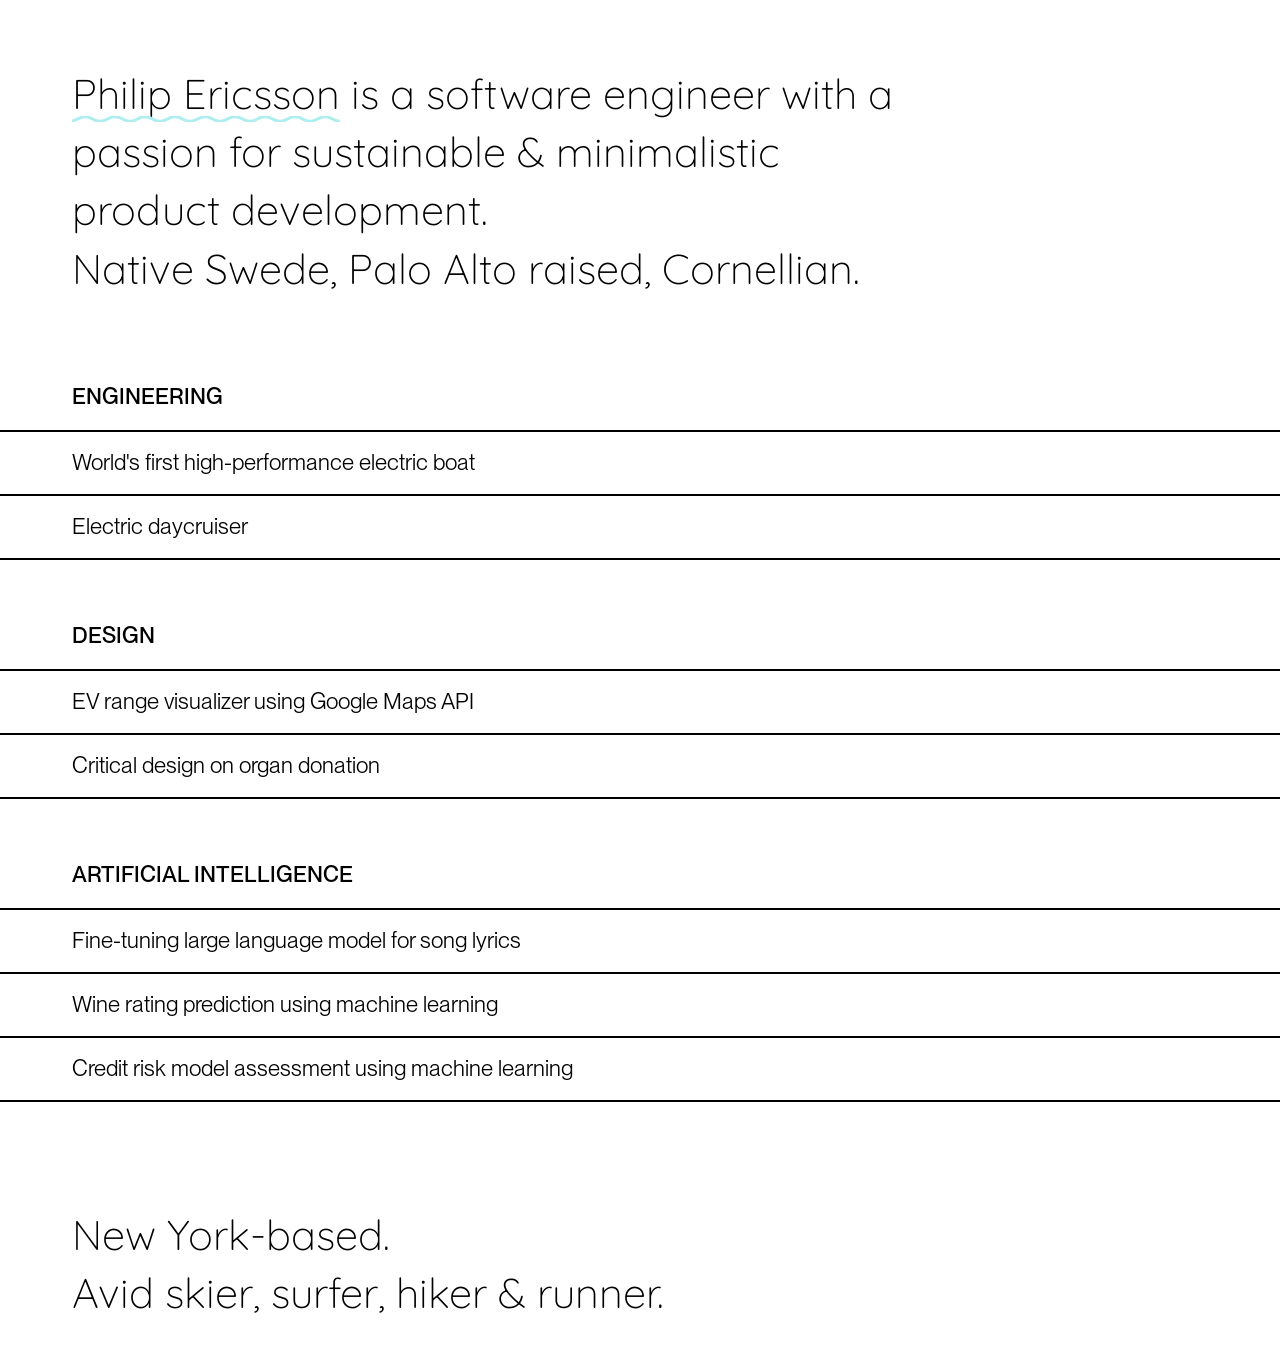
==== index.html @ 0c9c89b2 "removing images for small devices index" ====
<!DOCTYPE html>
<html lang="en">
<head>
    <meta charset="UTF-8">
    <meta name="viewport" content="width=device-width, initial-scale=1.0">
    <title>Philip Ericsson</title>
    <style>
      @font-face {
        font-family: 'NeueMontreal-book';
        src: url('fonts/ppneuemontreal-book.otf') format('opentype');
      }
      @font-face {
        font-family: 'NeueMontreal-medium';
        src: url('fonts/ppneuemontreal-medium.otf') format('opentype');
      }
      @font-face {
        font-family: 'Quicksand-Light';
        src: url('fonts/Quicksand-Light.ttf') format('truetype');
      }

      body {
        background-color: #FFFFFF;
        overflow-x: hidden; /* Add this line to hide horizontal scrollbar */
      }

      .intro-container {
        display: flex;
        max-width: 65%;
        margin-top: 4rem;
        margin-left: 4rem; /* Reset margin to eliminate any default spacing */
        padding: 0; /* Reset padding to eliminate any default spacing */
        border: none; /* Reset border to eliminate any default border */
        outline: none; /* Reset outline to eliminate any default outline */
        box-sizing: border-box; /* Include padding and border in the element's total width and height */
      }

      p#intro_paragraph {
        line-height: 1.4;
        padding: 0;
        font-size: 2.6rem;
        margin: 0; /* Reset margin to eliminate any default spacing */
        font-family: 'Quicksand-Light';
      }

      p#second_paragraph {
        line-height: 1.4;
        padding: 0;
        font-size: 2.6rem;
        margin-top: 4rem;
        font-family: 'Quicksand-Light';
      }
        
      .squiggle-word {
        position: relative;
        display: inline-block;
        text-decoration: none;
        color: inherit; /* Set the initial text color */
      }

      .squiggle-word a {
        color: inherit; /* Inherit the text color */
        text-decoration: none; /* Remove underline */
      }

      .squiggle-word:hover::after {
        animation: shift 2s linear infinite;
        background-position: 0 100%;
        opacity: 0.7;
      }

      .squiggle-word:hover {
        cursor: pointer;
        color: #888; /* Change text color to red on hover */
      }

      .squiggle-word::after {
        content: '';
        position: absolute;
        left: 0;
        right: 0;
        bottom: 0;
        height: 6px;
        background-image: url("data:image/svg+xml;charset=utf8,%3Csvg id='squiggle-link' xmlns='http://www.w3.org/2000/svg' xmlns:xlink='http://www.w3.org/1999/xlink' xmlns:ev='http://www.w3.org/2001/xml-events' viewBox='0 0 20 4'%3E%3Cstyle type='text/css'%3E.squiggle{animation:none;}%3C/style%3E%3Cpath fill='none' stroke='%23AFEEEE' stroke-width='2' class='squiggle' d='M0,3.5 c 5,0,5,-3,10,-3 s 5,3,10,3 c 5,0,5,-3,10,-3 s 5,3,10,3'/%3E%3C/svg%3E");
        background-position: 100% 100%;
        background-size: auto 6px;
        background-repeat: repeat-x;
      }

      @keyframes shift {
        from {
          background-position: 100% 100%;
        }
        to {
          background-position: 0 100%;
        }
      }
      
      .select-projects {
        display: flex;
        margin-left: 4rem; /* Reset margin to eliminate any default spacing */
        padding-top: 4rem; /* Reset padding to eliminate any default spacing */
        border: none; /* Reset border to eliminate any default border */
        outline: none; /* Reset outline to eliminate any default outline */
        box-sizing: border-box; /* Include padding and border in the element's total width and height */
      }

      p#select_projects {
        font-family: 'NeueMontreal-medium';
        font-size: 1.4rem;
        margin-bottom: -0.1rem;
      }
        
      .project-row {
        position: relative;
        display: flex;
        flex-direction: column;
        margin-left: 4rem;
        margin-right: 4rem;
        padding-top: 4rem;
        border: none;
        outline: none;
        box-sizing: border-box;
      }

      .project-title {
        font-family: 'NeueMontreal-book';
        font-size: 1.4rem;
        position: absolute;
        top: 50%;
        transform: translateY(-50%);
      }

      .line {
        position: absolute;
        left: 0;
        right: 0;
        border-top: 1px solid #000;
        border-bottom: 1px solid #000;
        margin-top: 1.4rem;
        width: 100%; /* Set the width to 100% */
        z-index: 0; /* Set a lower z-index value */
      }

      .image-container {
        position: absolute;
        top: -80%;
        right: 15%;
        width: 280px;
        height: 320px;
        overflow: hidden;
        display: none; /* Initially hide the image container */
        z-index: 1; /* Set a higher z-index value */
      }

      .project-row:hover::before {
        content: "";
        position: absolute;
        top: 38%;
        left: -15%;
        width: 130%;
        height: 98%;
        background-color: #AFEEEE;
        z-index: 0;
      }

      .project-row:hover .image-container {
        display: block; /* Show the image container on hover */ 
      }

      .project-image {
        width: 100%;
        height: 100%;
        object-fit: cover;
      }

      .project-link {
        text-decoration: none;
        color: inherit; /* Inherit the text color */
      }

      .project-link:hover {
        cursor: pointer;
      }

      @media only screen and (max-width: 700px) {
        .project-row:hover::before {
          content: none; /* Disable the hover effect on smaller screens */
        }

        .project-row:hover .image-container {
          display: none; /* Hide the image container on smaller screens */
        }
        
        .intro-container {
          max-width: 100%;
          margin-left: 1rem;
          margin-right: 1rem;
        }
        
        p#intro_paragraph,
        p#second_paragraph {
          font-size: 1.8rem;
          margin-top: 0rem;
        }

        .select-projects,
        .project-row {
          margin-left: 1rem;
          padding-top: 3rem;
          margin-right: 1rem;
        }

        .project-title {
          font-size: 1rem;
        }

        p#select_projects {
          font-size: 1rem;
        }
        
        .project-title {
          font-size: 1rem;
        }

        .project-row:hover::before {
          content: "";
          position: absolute;
          top: 38%;
          left: -6%;
          width: 124%;
          height: 98%;
          background-color: #AFEEEE;
          z-index: 0;
        }

        .line {
          margin-top: 1rem;
        }

        .image-container {
          width: 180px;
          height: 200px;
        }
      }
    </style>
</head>
<body>
    <div class="intro-container">
      <p id="intro_paragraph">
        <span class="squiggle-word"><a href="https://www.linkedin.com/in/philipericsson/" target="_blank">Philip Ericsson</a></span> is a software engineer with a passion for sustainable & minimalistic product development. <br> Native Swede, Palo Alto raised, Cornellian.
      </p>
    </div>

    <div class="select-projects">
      <p id="select_projects">ENGINEERING</p>
    </div>

    <div class="line"></div>
    <a href="eelex.html" class="project-link">
      <div class="project-row">
        <p class="project-title">World's first high-performance electric boat</p>
        <div class="image-container">
          <img class="project-image" src="images/eelexflying.png" alt="Eelex">
        </div>
      </div>
    </a>
    <div class="line"></div>

    <a href="xs1.html" class="project-link">
      <div class="project-row">
        <p class="project-title">Electric daycruiser</p>
        <div class="image-container">
          <img class="project-image" src="images/xs1sea.JPG" alt="XS1">
        </div>
      </div>
    </a>
    <div class="line"></div>

    <div class="select-projects">
      <p id="select_projects">DESIGN</p>
    </div>

    <div class="line"></div>
    <a href="evrangemap.html" class="project-link">
      <div class="project-row">
        <p class="project-title">EV range visualizer using Google Maps API</p>
        <div class="image-container">
          <img class="project-image" src="images/globepng.png" alt="Globe">
        </div>
      </div>
    </a>
    <div class="line"></div>

    <a href="organdonation.html" class="project-link">
      <div class="project-row">
        <p class="project-title">Critical design on organ donation</p>
        <div class="image-container">
          <img class="project-image" src="images/lollipop.jpg" alt="Lollipop">
        </div>
      </div>
    </a>
    <div class="line"></div>

    <div class="select-projects">
      <p id="select_projects">ARTIFICIAL INTELLIGENCE</p>
    </div>
    
    <div class="line"></div>
    <a href="lyrics.html" class="project-link">
      <div class="project-row">
        <p class="project-title">Fine-tuning large language model for song lyrics</p>
        <div class="image-container">
          <img class="project-image" src="images/guitar.jpg" alt="Guitar">
        </div>
      </div>
    </a>
    <div class="line"></div>

    <a href="winerating.html" class="project-link">
      <div class="project-row">
        <p class="project-title">Wine rating prediction using machine learning</p>
        <div class="image-container">
          <img class="project-image" src="images/grapes.jpg" alt="Grapes">
        </div>
      </div>
    </a>
    <div class="line"></div>

    <a href="creditrisk.html" class="project-link">
      <div class="project-row">
        <p class="project-title">Credit risk model assessment using machine learning</p>
        <div class="image-container">
          <img class="project-image" src="images/redpsa.jpg" alt="Purple bubbles">
        </div>
      </div>
    </a>
    
    <div class="line"></div>

    <!-- <div class="project-row">
      <p class="project-title">Intelligent range estimation & navigation for electric boats</p>
      <div class="image-container">
        <img class="project-image" src="images/killerwhale.jpg" alt="Purple bubbles">
      </div>
    </div>
    <div class="line"></div> -->

    <!-- <div class="select-projects">
      <p id="select_projects">PROTOTYPING</p>
    </div> -->

    <div class="intro-container">
      <p id="second_paragraph">New York-based. <br>Avid skier, surfer, hiker & runner.</p>
    </div>

</body>
</html>
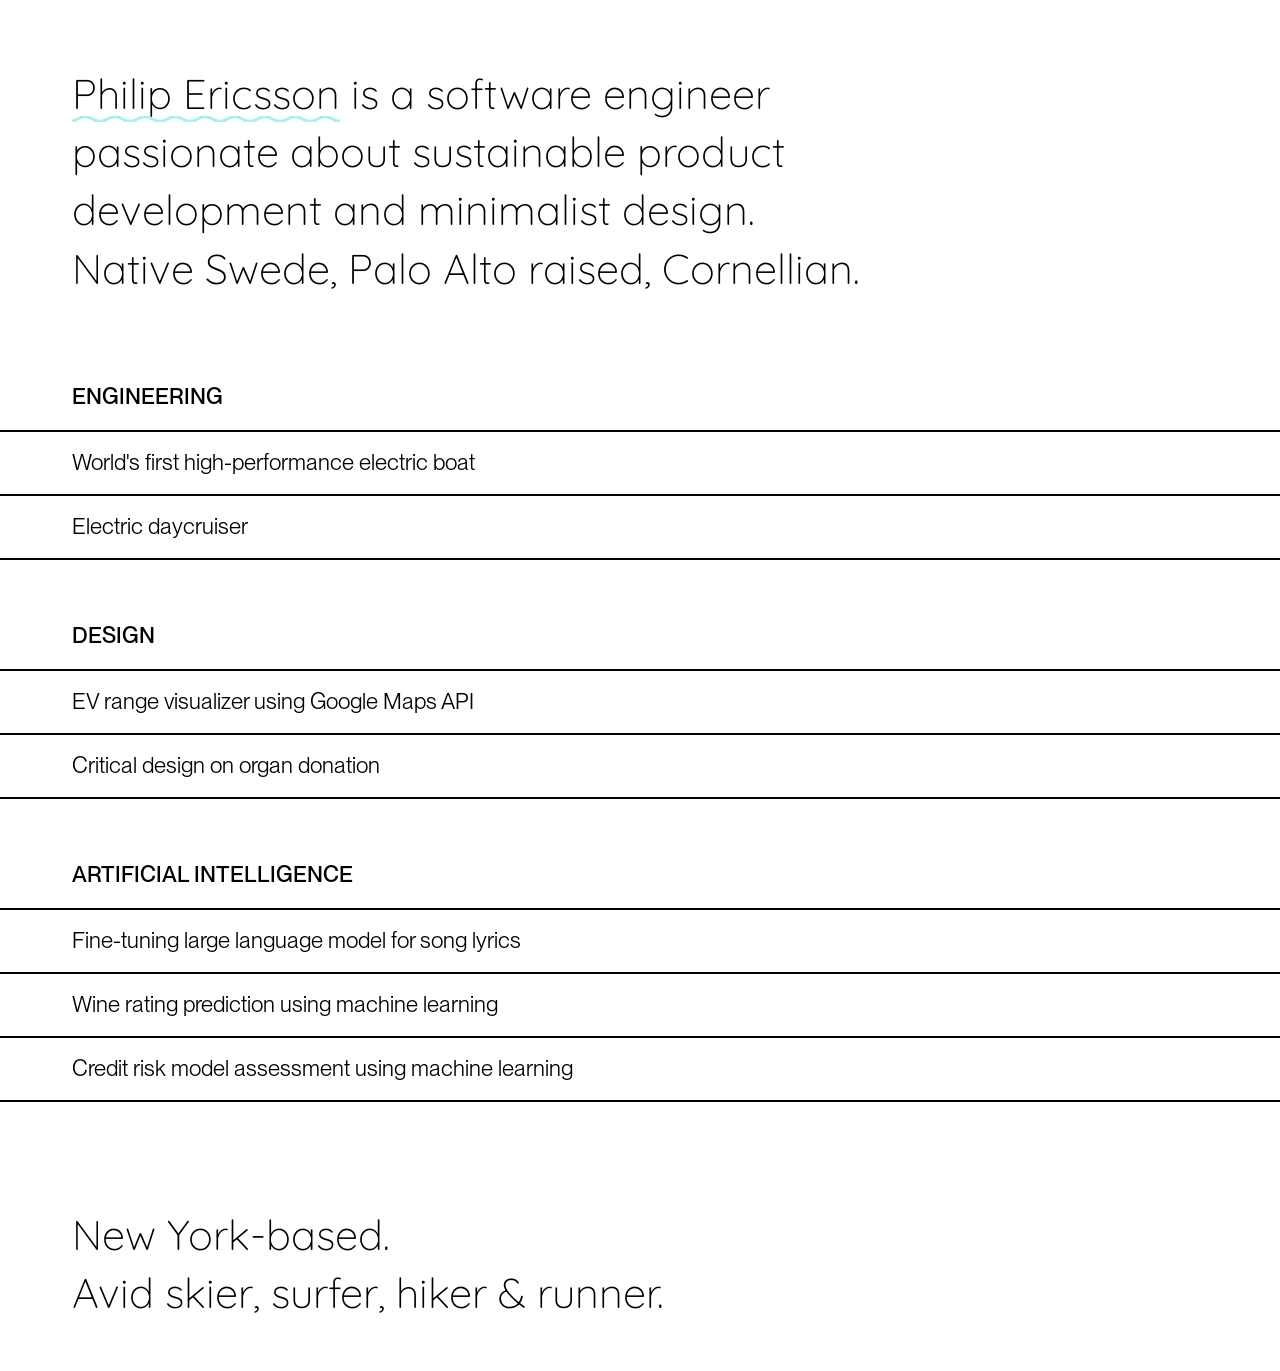
==== commit 12657f94: "new index text" ====
--- a/index.html
+++ b/index.html
@@ -247,7 +247,7 @@
 <body>
     <div class="intro-container">
       <p id="intro_paragraph">
-        <span class="squiggle-word"><a href="https://www.linkedin.com/in/philipericsson/" target="_blank">Philip Ericsson</a></span> is a software engineer with a passion for sustainable & minimalistic product development. <br> Native Swede, Palo Alto raised, Cornellian.
+        <span class="squiggle-word"><a href="https://www.linkedin.com/in/philipericsson/" target="_blank">Philip Ericsson</a></span> is a software engineer passionate about sustainable product development and minimalist design. <br> Native Swede, Palo Alto raised, Cornellian.
       </p>
     </div>
 
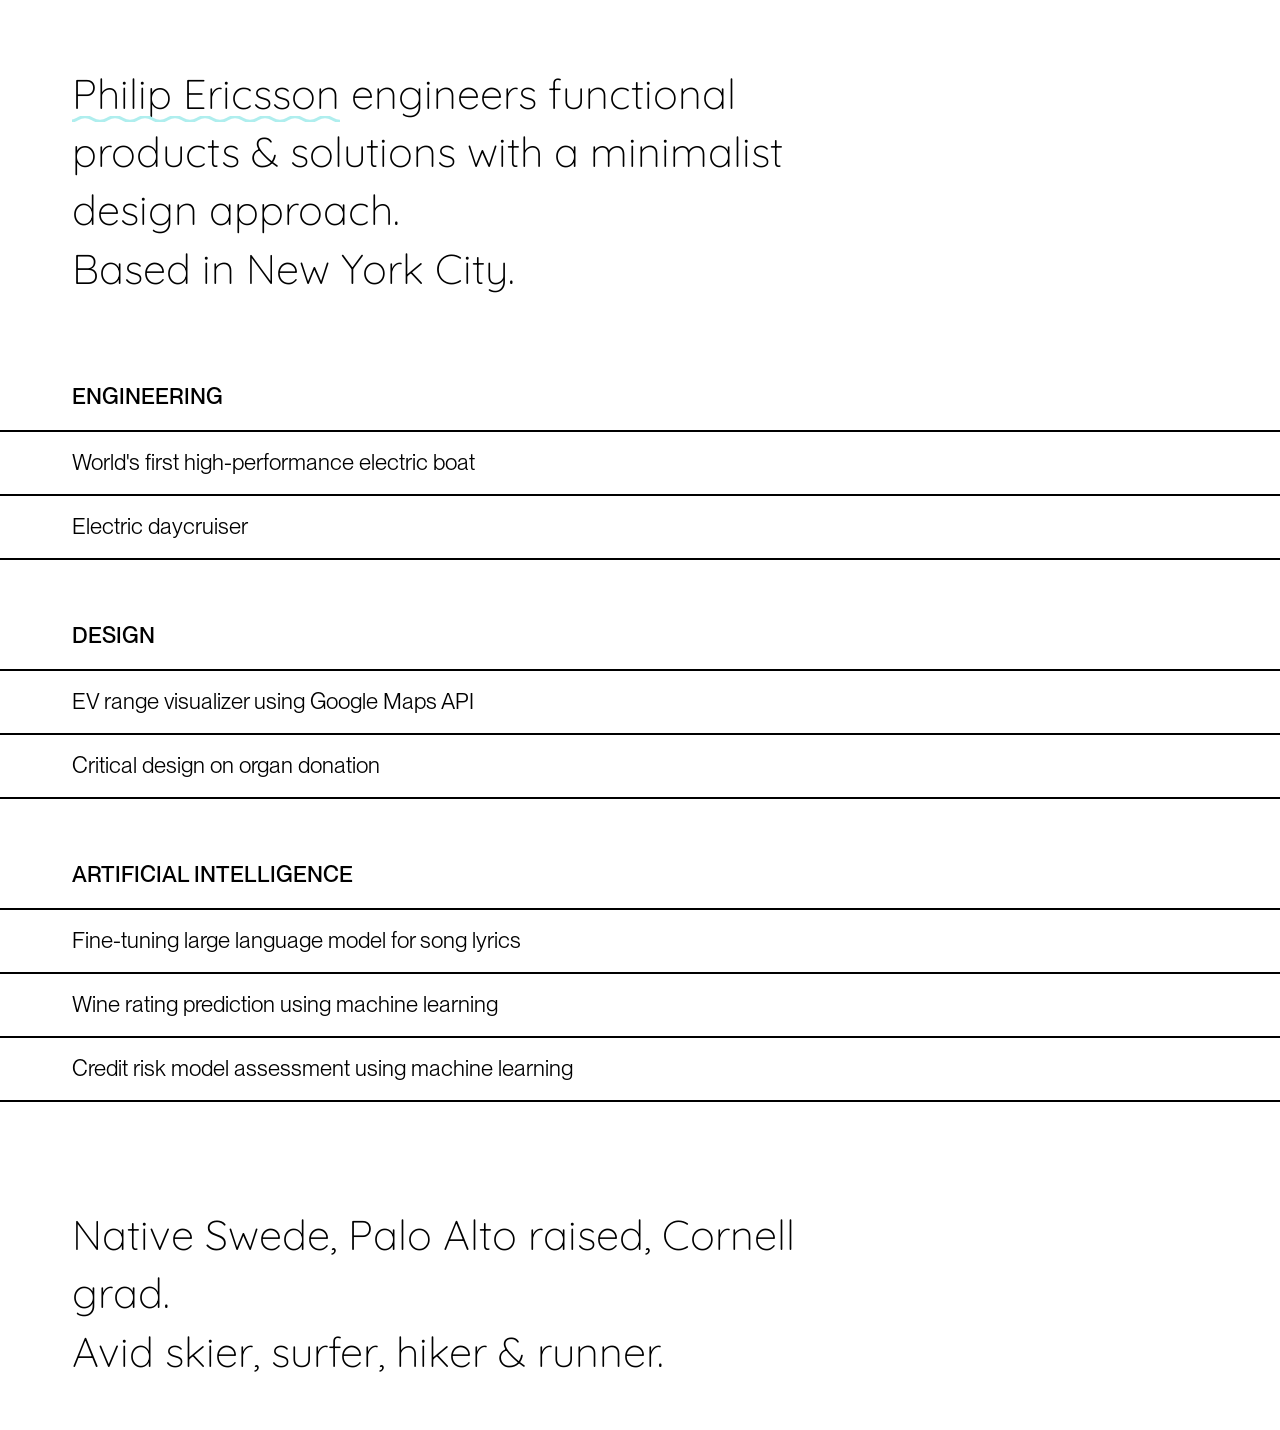
==== commit b58f3e05: "update index text" ====
--- a/index.html
+++ b/index.html
@@ -3,6 +3,7 @@
 <head>
     <meta charset="UTF-8">
     <meta name="viewport" content="width=device-width, initial-scale=1.0">
+    <link rel="icon" type="image/x-icon" href="/summit.ico">
     <title>Philip Ericsson</title>
     <style>
       @font-face {
@@ -247,7 +248,7 @@
 <body>
     <div class="intro-container">
       <p id="intro_paragraph">
-        <span class="squiggle-word"><a href="https://www.linkedin.com/in/philipericsson/" target="_blank">Philip Ericsson</a></span> is a software engineer passionate about sustainable product development and minimalist design. <br> Native Swede, Palo Alto raised, Cornellian.
+        <span class="squiggle-word"><a href="https://www.linkedin.com/in/philipericsson/" target="_blank">Philip Ericsson</a></span> engineers functional products & solutions with a minimalist design approach. <br> Based in New York City.
       </p>
     </div>
 
@@ -350,7 +351,7 @@
     </div> -->
 
     <div class="intro-container">
-      <p id="second_paragraph">New York-based. <br>Avid skier, surfer, hiker & runner.</p>
+      <p id="second_paragraph">Native Swede, Palo Alto raised, Cornell grad. <br>Avid skier, surfer, hiker & runner.</p>
     </div>
 
 </body>
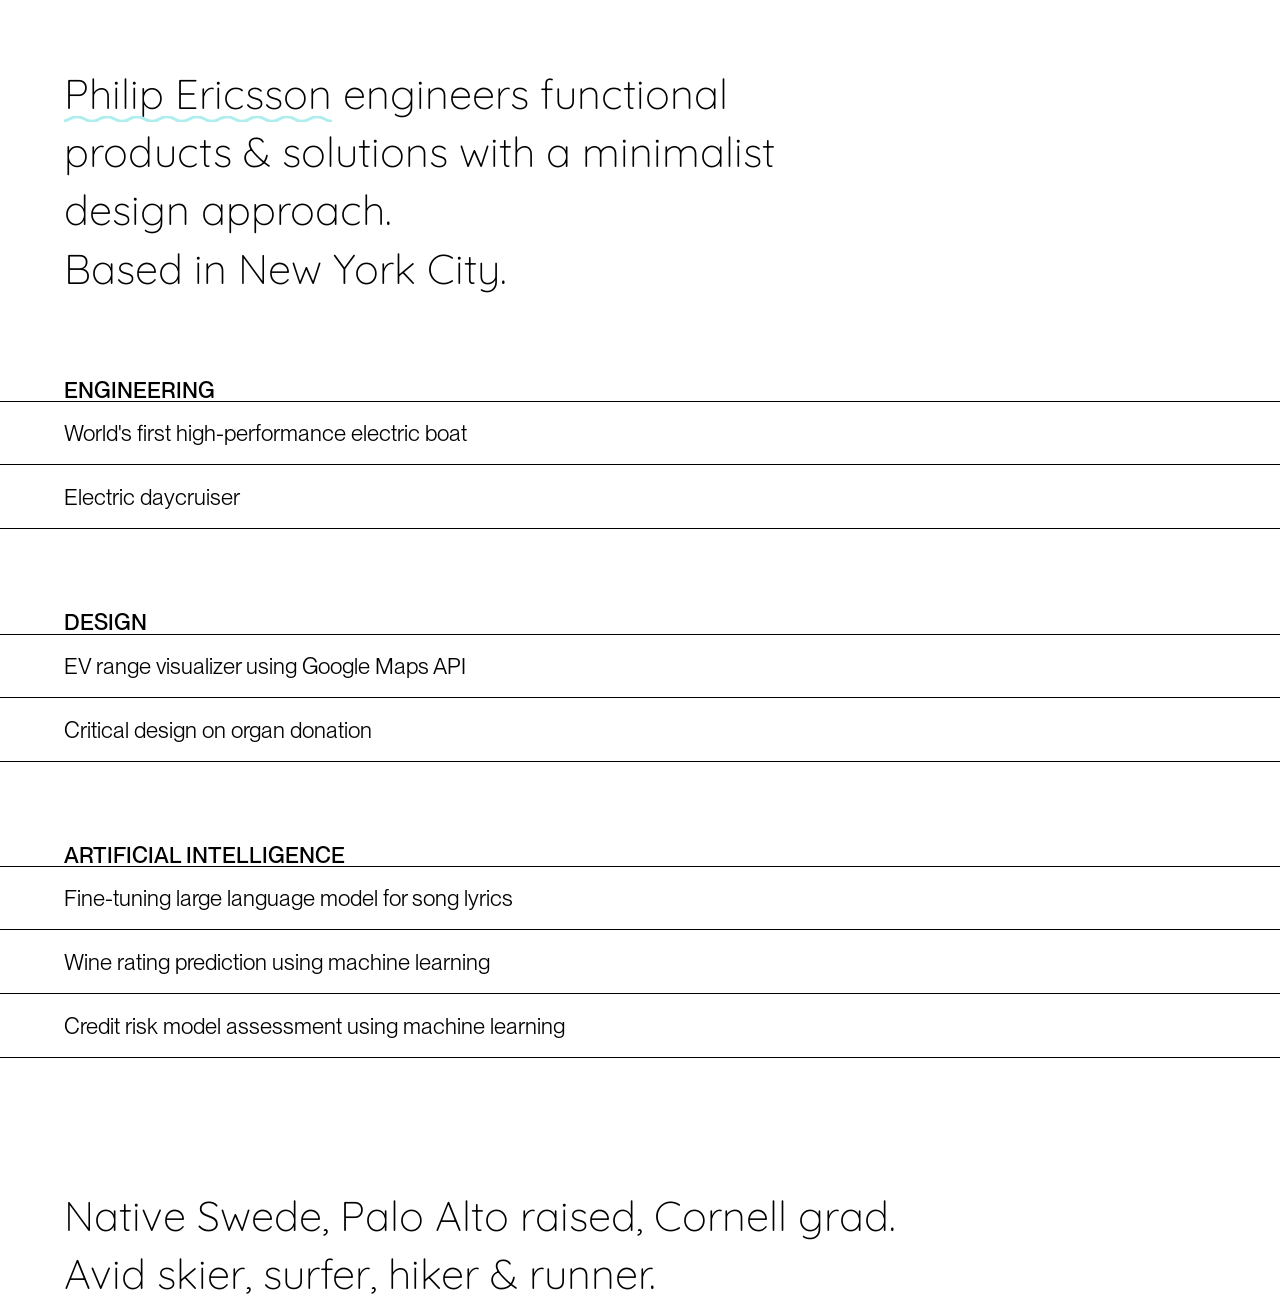
==== commit 71041f37: "refactored index.html and css" ====
--- a/index.html
+++ b/index.html
@@ -3,247 +3,10 @@
 <head>
     <meta charset="UTF-8">
     <meta name="viewport" content="width=device-width, initial-scale=1.0">
+    <meta name="description" content="Philip Ericsson - Engineer and designer with a minimalist approach based in New York City">
     <link rel="icon" type="image/x-icon" href="/summit.ico">
+    <link rel="stylesheet" href="css/main.css">
     <title>Philip Ericsson</title>
-    <style>
-      @font-face {
-        font-family: 'NeueMontreal-book';
-        src: url('fonts/ppneuemontreal-book.otf') format('opentype');
-      }
-      @font-face {
-        font-family: 'NeueMontreal-medium';
-        src: url('fonts/ppneuemontreal-medium.otf') format('opentype');
-      }
-      @font-face {
-        font-family: 'Quicksand-Light';
-        src: url('fonts/Quicksand-Light.ttf') format('truetype');
-      }
-
-      body {
-        background-color: #FFFFFF;
-        overflow-x: hidden; /* Add this line to hide horizontal scrollbar */
-      }
-
-      .intro-container {
-        display: flex;
-        max-width: 65%;
-        margin-top: 4rem;
-        margin-left: 4rem; /* Reset margin to eliminate any default spacing */
-        padding: 0; /* Reset padding to eliminate any default spacing */
-        border: none; /* Reset border to eliminate any default border */
-        outline: none; /* Reset outline to eliminate any default outline */
-        box-sizing: border-box; /* Include padding and border in the element's total width and height */
-      }
-
-      p#intro_paragraph {
-        line-height: 1.4;
-        padding: 0;
-        font-size: 2.6rem;
-        margin: 0; /* Reset margin to eliminate any default spacing */
-        font-family: 'Quicksand-Light';
-      }
-
-      p#second_paragraph {
-        line-height: 1.4;
-        padding: 0;
-        font-size: 2.6rem;
-        margin-top: 4rem;
-        font-family: 'Quicksand-Light';
-      }
-        
-      .squiggle-word {
-        position: relative;
-        display: inline-block;
-        text-decoration: none;
-        color: inherit; /* Set the initial text color */
-      }
-
-      .squiggle-word a {
-        color: inherit; /* Inherit the text color */
-        text-decoration: none; /* Remove underline */
-      }
-
-      .squiggle-word:hover::after {
-        animation: shift 2s linear infinite;
-        background-position: 0 100%;
-        opacity: 0.7;
-      }
-
-      .squiggle-word:hover {
-        cursor: pointer;
-        color: #888; /* Change text color to red on hover */
-      }
-
-      .squiggle-word::after {
-        content: '';
-        position: absolute;
-        left: 0;
-        right: 0;
-        bottom: 0;
-        height: 6px;
-        background-image: url("data:image/svg+xml;charset=utf8,%3Csvg id='squiggle-link' xmlns='http://www.w3.org/2000/svg' xmlns:xlink='http://www.w3.org/1999/xlink' xmlns:ev='http://www.w3.org/2001/xml-events' viewBox='0 0 20 4'%3E%3Cstyle type='text/css'%3E.squiggle{animation:none;}%3C/style%3E%3Cpath fill='none' stroke='%23AFEEEE' stroke-width='2' class='squiggle' d='M0,3.5 c 5,0,5,-3,10,-3 s 5,3,10,3 c 5,0,5,-3,10,-3 s 5,3,10,3'/%3E%3C/svg%3E");
-        background-position: 100% 100%;
-        background-size: auto 6px;
-        background-repeat: repeat-x;
-      }
-
-      @keyframes shift {
-        from {
-          background-position: 100% 100%;
-        }
-        to {
-          background-position: 0 100%;
-        }
-      }
-      
-      .select-projects {
-        display: flex;
-        margin-left: 4rem; /* Reset margin to eliminate any default spacing */
-        padding-top: 4rem; /* Reset padding to eliminate any default spacing */
-        border: none; /* Reset border to eliminate any default border */
-        outline: none; /* Reset outline to eliminate any default outline */
-        box-sizing: border-box; /* Include padding and border in the element's total width and height */
-      }
-
-      p#select_projects {
-        font-family: 'NeueMontreal-medium';
-        font-size: 1.4rem;
-        margin-bottom: -0.1rem;
-      }
-        
-      .project-row {
-        position: relative;
-        display: flex;
-        flex-direction: column;
-        margin-left: 4rem;
-        margin-right: 4rem;
-        padding-top: 4rem;
-        border: none;
-        outline: none;
-        box-sizing: border-box;
-      }
-
-      .project-title {
-        font-family: 'NeueMontreal-book';
-        font-size: 1.4rem;
-        position: absolute;
-        top: 50%;
-        transform: translateY(-50%);
-      }
-
-      .line {
-        position: absolute;
-        left: 0;
-        right: 0;
-        border-top: 1px solid #000;
-        border-bottom: 1px solid #000;
-        margin-top: 1.4rem;
-        width: 100%; /* Set the width to 100% */
-        z-index: 0; /* Set a lower z-index value */
-      }
-
-      .image-container {
-        position: absolute;
-        top: -80%;
-        right: 15%;
-        width: 280px;
-        height: 320px;
-        overflow: hidden;
-        display: none; /* Initially hide the image container */
-        z-index: 1; /* Set a higher z-index value */
-      }
-
-      .project-row:hover::before {
-        content: "";
-        position: absolute;
-        top: 38%;
-        left: -15%;
-        width: 130%;
-        height: 98%;
-        background-color: #AFEEEE;
-        z-index: 0;
-      }
-
-      .project-row:hover .image-container {
-        display: block; /* Show the image container on hover */ 
-      }
-
-      .project-image {
-        width: 100%;
-        height: 100%;
-        object-fit: cover;
-      }
-
-      .project-link {
-        text-decoration: none;
-        color: inherit; /* Inherit the text color */
-      }
-
-      .project-link:hover {
-        cursor: pointer;
-      }
-
-      @media only screen and (max-width: 700px) {
-        .project-row:hover::before {
-          content: none; /* Disable the hover effect on smaller screens */
-        }
-
-        .project-row:hover .image-container {
-          display: none; /* Hide the image container on smaller screens */
-        }
-        
-        .intro-container {
-          max-width: 100%;
-          margin-left: 1rem;
-          margin-right: 1rem;
-        }
-        
-        p#intro_paragraph,
-        p#second_paragraph {
-          font-size: 1.8rem;
-          margin-top: 0rem;
-        }
-
-        .select-projects,
-        .project-row {
-          margin-left: 1rem;
-          padding-top: 3rem;
-          margin-right: 1rem;
-        }
-
-        .project-title {
-          font-size: 1rem;
-        }
-
-        p#select_projects {
-          font-size: 1rem;
-        }
-        
-        .project-title {
-          font-size: 1rem;
-        }
-
-        .project-row:hover::before {
-          content: "";
-          position: absolute;
-          top: 38%;
-          left: -6%;
-          width: 124%;
-          height: 98%;
-          background-color: #AFEEEE;
-          z-index: 0;
-        }
-
-        .line {
-          margin-top: 1rem;
-        }
-
-        .image-container {
-          width: 180px;
-          height: 200px;
-        }
-      }
-    </style>
 </head>
 <body>
     <div class="intro-container">
@@ -256,95 +19,91 @@
       <p id="select_projects">ENGINEERING</p>
     </div>
 
-    <div class="line"></div>
     <a href="eelex.html" class="project-link">
       <div class="project-row">
+        <div class="line"></div>
         <p class="project-title">World's first high-performance electric boat</p>
         <div class="image-container">
-          <img class="project-image" src="images/eelexflying.png" alt="Eelex">
+          <img class="project-image" src="images/eelexflying.png" alt="Eelex" loading="lazy">
         </div>
+        <div class="line-bottom"></div>
       </div>
     </a>
-    <div class="line"></div>
-
     <a href="xs1.html" class="project-link">
       <div class="project-row">
+        <div class="line"></div>
         <p class="project-title">Electric daycruiser</p>
         <div class="image-container">
-          <img class="project-image" src="images/xs1sea.JPG" alt="XS1">
+          <img class="project-image" src="images/xs1sea.JPG" alt="XS1" loading="lazy">
         </div>
+        <div class="line-bottom"></div>
       </div>
     </a>
-    <div class="line"></div>
-
     <div class="select-projects">
       <p id="select_projects">DESIGN</p>
     </div>
 
-    <div class="line"></div>
     <a href="evrangemap.html" class="project-link">
       <div class="project-row">
+        <div class="line"></div>
         <p class="project-title">EV range visualizer using Google Maps API</p>
         <div class="image-container">
-          <img class="project-image" src="images/globepng.png" alt="Globe">
+          <img class="project-image" src="images/globepng.png" alt="Globe" loading="lazy">
         </div>
+        <div class="line-bottom"></div>
       </div>
     </a>
-    <div class="line"></div>
-
     <a href="organdonation.html" class="project-link">
       <div class="project-row">
+        <div class="line"></div>
         <p class="project-title">Critical design on organ donation</p>
         <div class="image-container">
-          <img class="project-image" src="images/lollipop.jpg" alt="Lollipop">
+          <img class="project-image" src="images/lollipop.jpg" alt="Lollipop" loading="lazy">
         </div>
+        <div class="line-bottom"></div>
       </div>
     </a>
-    <div class="line"></div>
-
     <div class="select-projects">
       <p id="select_projects">ARTIFICIAL INTELLIGENCE</p>
     </div>
-    
-    <div class="line"></div>
     <a href="lyrics.html" class="project-link">
       <div class="project-row">
+        <div class="line"></div>
         <p class="project-title">Fine-tuning large language model for song lyrics</p>
         <div class="image-container">
-          <img class="project-image" src="images/guitar.jpg" alt="Guitar">
+          <img class="project-image" src="images/guitar.jpg" alt="Guitar" loading="lazy">
         </div>
+        <div class="line-bottom"></div>
       </div>
     </a>
-    <div class="line"></div>
-
     <a href="winerating.html" class="project-link">
       <div class="project-row">
+        <div class="line"></div>
         <p class="project-title">Wine rating prediction using machine learning</p>
         <div class="image-container">
-          <img class="project-image" src="images/grapes.jpg" alt="Grapes">
+          <img class="project-image" src="images/grapes.jpg" alt="Grapes" loading="lazy">
         </div>
+        <div class="line-bottom"></div>
       </div>
     </a>
-    <div class="line"></div>
-
     <a href="creditrisk.html" class="project-link">
       <div class="project-row">
+        <div class="line"></div>
         <p class="project-title">Credit risk model assessment using machine learning</p>
         <div class="image-container">
-          <img class="project-image" src="images/redpsa.jpg" alt="Purple bubbles">
+          <img class="project-image" src="images/redpsa.jpg" alt="Purple bubbles" loading="lazy">
         </div>
+        <div class="line-bottom"></div>
       </div>
     </a>
-    
-    <div class="line"></div>
 
     <!-- <div class="project-row">
       <p class="project-title">Intelligent range estimation & navigation for electric boats</p>
       <div class="image-container">
-        <img class="project-image" src="images/killerwhale.jpg" alt="Purple bubbles">
+        <img class="project-image" src="images/killerwhale.jpg" alt="Purple bubbles" loading="lazy">
       </div>
-    </div>
-    <div class="line"></div> -->
+      <div class="line-bottom"></div>
+    </div> -->
 
     <!-- <div class="select-projects">
       <p id="select_projects">PROTOTYPING</p>
--- a/css/main.css
+++ b/css/main.css
@@ -0,0 +1,17 @@
+/* Main CSS file that imports all other CSS files */
+@import 'variables.css';
+@import 'fonts.css';
+@import 'base.css';
+@import 'layout.css';
+@import 'components.css';
+@import 'project-pages.css';
+
+/* Any additional site-wide styles can be added here */
+
+/* Image loading optimizations */
+img {
+  /* Enable hardware acceleration for smoother rendering */
+  transform: translateZ(0);
+  /* Improve perceived performance by showing placeholder */
+  background-color: #f5f5f5;
+}
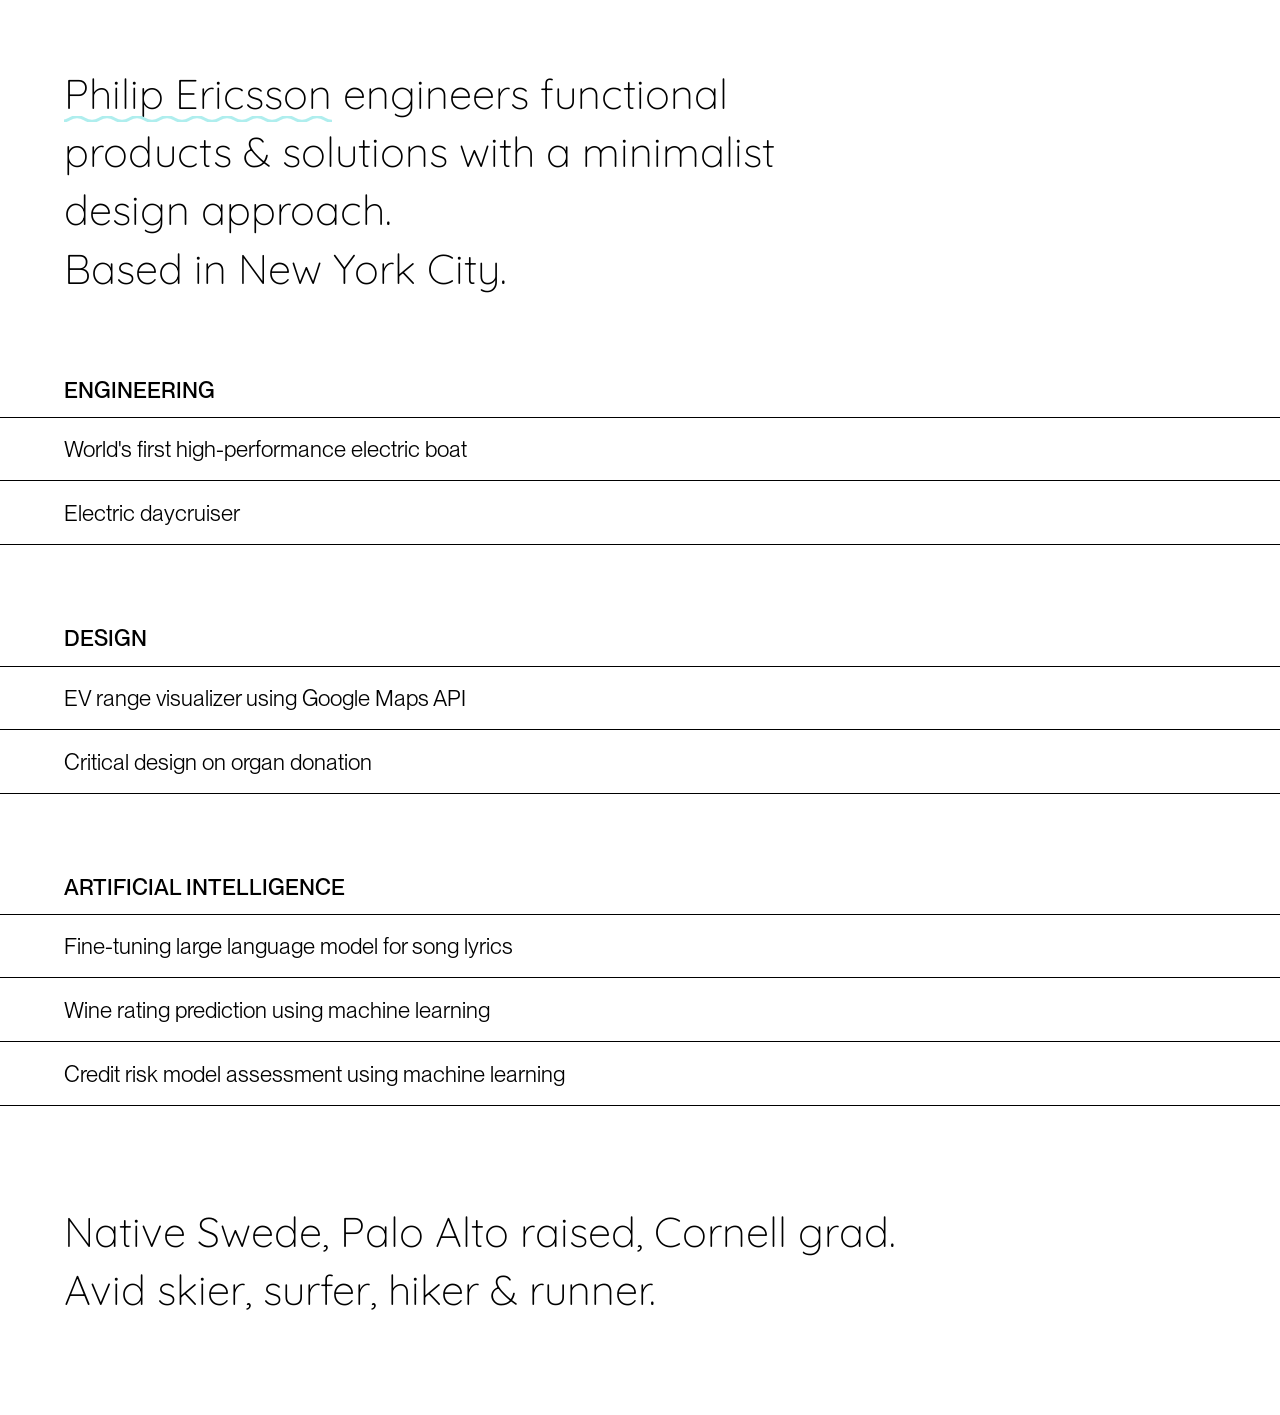
==== commit ddc06089: "Improved spacing throughout index page: added space between section headers and projects, balanced s" ====
--- a/index.html
+++ b/index.html
@@ -1,4 +1,5 @@
 <!DOCTYPE html>
+<!-- Updated spacing between sections -->
 <html lang="en">
 <head>
     <meta charset="UTF-8">
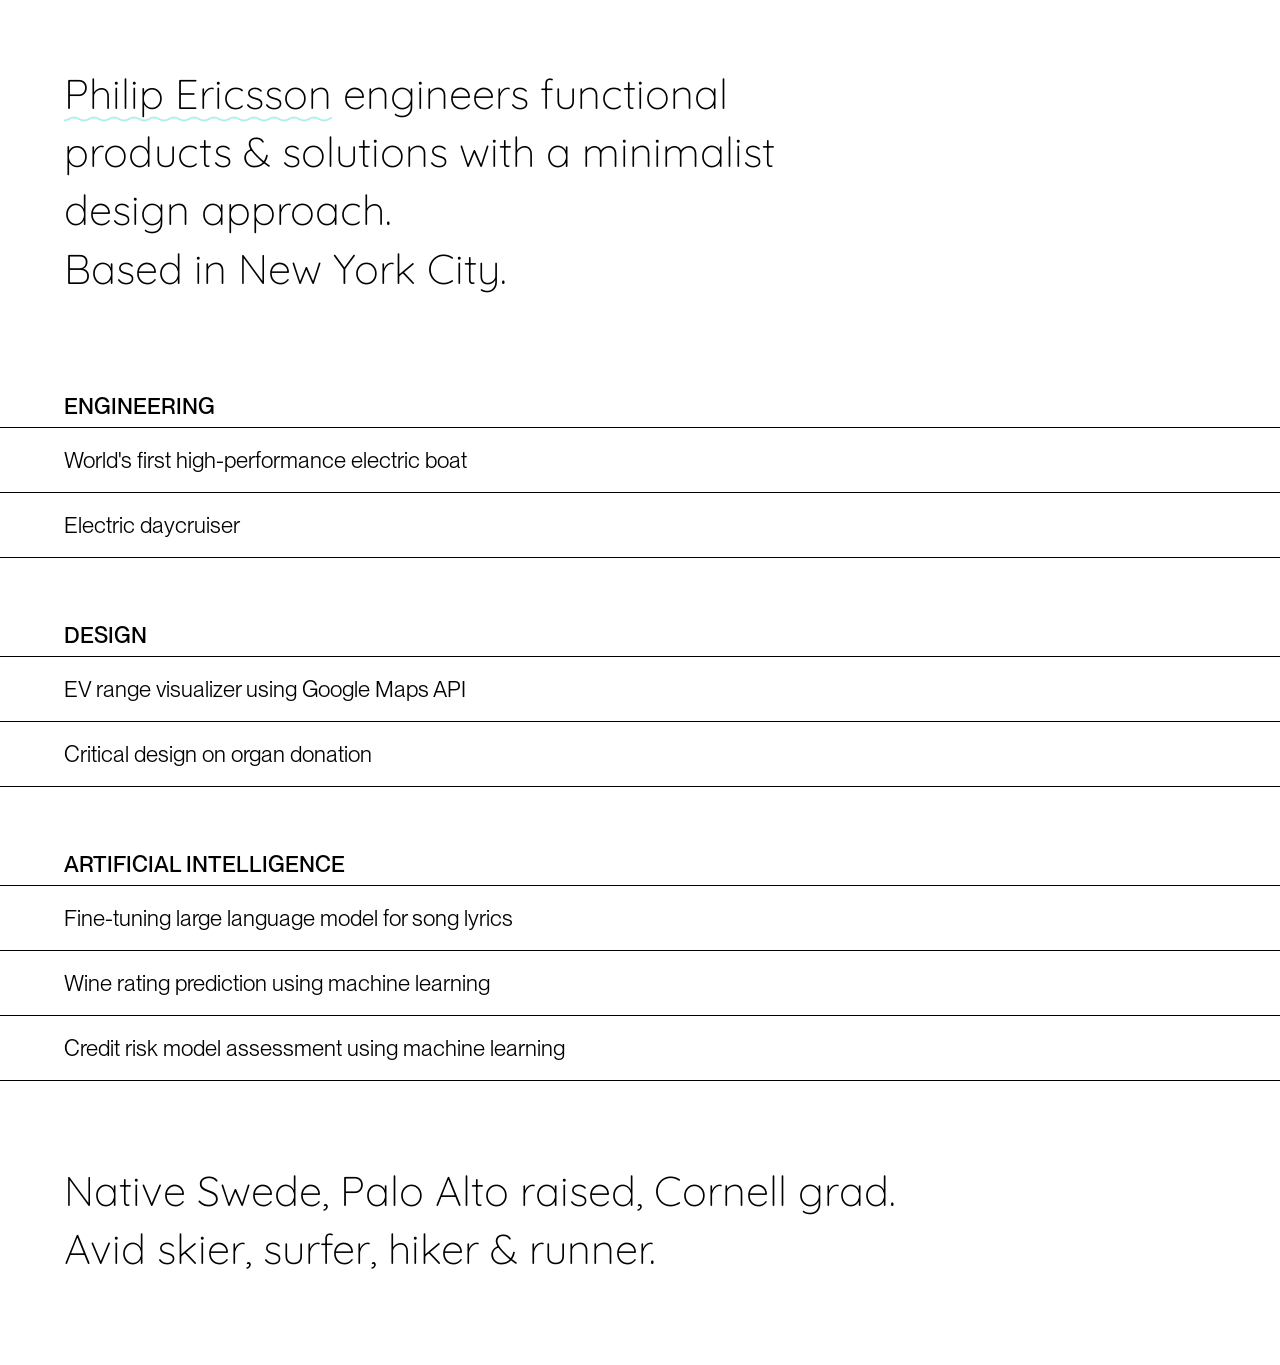
==== commit 18bf3b3c: "html5, squiggly line bug, mobile friendly landing page" ====
--- a/index.html
+++ b/index.html
@@ -6,113 +6,117 @@
     <meta name="viewport" content="width=device-width, initial-scale=1.0">
     <meta name="description" content="Philip Ericsson - Engineer and designer with a minimalist approach based in New York City">
     <link rel="icon" type="image/x-icon" href="/summit.ico">
-    <link rel="stylesheet" href="css/main.css">
+    <link rel="stylesheet" href="css/main.css?v=20250402181740">
     <title>Philip Ericsson</title>
 </head>
 <body>
-    <div class="intro-container">
+    <header class="intro-container">
       <p id="intro_paragraph">
         <span class="squiggle-word"><a href="https://www.linkedin.com/in/philipericsson/" target="_blank">Philip Ericsson</a></span> engineers functional products & solutions with a minimalist design approach. <br> Based in New York City.
       </p>
+    </header>
+
+    <main>
+    <div class="select-projects">
+      <h2 id="select_projects">ENGINEERING</h2>
     </div>
-
-    <div class="select-projects">
-      <p id="select_projects">ENGINEERING</p>
-    </div>
-
-    <a href="eelex.html" class="project-link">
+    <div class="line"></div>
+    
+    <a href="eelex.html" class="project-link" aria-labelledby="eelex-title">
       <div class="project-row">
-        <div class="line"></div>
-        <p class="project-title">World's first high-performance electric boat</p>
+        <p id="eelex-title" class="project-title">World's first high-performance electric boat</p>
         <div class="image-container">
           <img class="project-image" src="images/eelexflying.png" alt="Eelex" loading="lazy">
         </div>
-        <div class="line-bottom"></div>
       </div>
     </a>
-    <a href="xs1.html" class="project-link">
+    <div class="line"></div>
+
+    <a href="xs1.html" class="project-link" aria-labelledby="xs1-title">
       <div class="project-row">
-        <div class="line"></div>
-        <p class="project-title">Electric daycruiser</p>
+        <p id="xs1-title" class="project-title">Electric daycruiser</p>
         <div class="image-container">
           <img class="project-image" src="images/xs1sea.JPG" alt="XS1" loading="lazy">
         </div>
-        <div class="line-bottom"></div>
       </div>
     </a>
+    <div class="line"></div>
+
     <div class="select-projects">
-      <p id="select_projects">DESIGN</p>
+      <h2 id="select_projects">DESIGN</h2>
     </div>
+    <div class="line"></div>
 
-    <a href="evrangemap.html" class="project-link">
+    <a href="evrangemap.html" class="project-link" aria-labelledby="evrange-title">
       <div class="project-row">
-        <div class="line"></div>
-        <p class="project-title">EV range visualizer using Google Maps API</p>
+        <p id="evrange-title" class="project-title">EV range visualizer using Google Maps API</p>
         <div class="image-container">
           <img class="project-image" src="images/globepng.png" alt="Globe" loading="lazy">
         </div>
-        <div class="line-bottom"></div>
       </div>
     </a>
-    <a href="organdonation.html" class="project-link">
+    <div class="line"></div>
+    
+    <a href="organdonation.html" class="project-link" aria-labelledby="organdonation-title">
       <div class="project-row">
-        <div class="line"></div>
-        <p class="project-title">Critical design on organ donation</p>
+        <p id="organdonation-title" class="project-title">Critical design on organ donation</p>
         <div class="image-container">
           <img class="project-image" src="images/lollipop.jpg" alt="Lollipop" loading="lazy">
         </div>
-        <div class="line-bottom"></div>
       </div>
     </a>
+    <div class="line"></div>
+
     <div class="select-projects">
-      <p id="select_projects">ARTIFICIAL INTELLIGENCE</p>
+      <h2 id="select_projects">ARTIFICIAL INTELLIGENCE</h2>
     </div>
-    <a href="lyrics.html" class="project-link">
+    <div class="line"></div>
+      
+    <a href="lyrics.html" class="project-link" aria-labelledby="lyrics-title">
       <div class="project-row">
-        <div class="line"></div>
-        <p class="project-title">Fine-tuning large language model for song lyrics</p>
+        <p id="lyrics-title" class="project-title">Fine-tuning large language model for song lyrics</p>
         <div class="image-container">
           <img class="project-image" src="images/guitar.jpg" alt="Guitar" loading="lazy">
         </div>
-        <div class="line-bottom"></div>
       </div>
     </a>
-    <a href="winerating.html" class="project-link">
+    <div class="line"></div>
+    
+    <a href="winerating.html" class="project-link" aria-labelledby="winerating-title">
       <div class="project-row">
-        <div class="line"></div>
-        <p class="project-title">Wine rating prediction using machine learning</p>
+        <p id="winerating-title" class="project-title">Wine rating prediction using machine learning</p>
         <div class="image-container">
           <img class="project-image" src="images/grapes.jpg" alt="Grapes" loading="lazy">
         </div>
-        <div class="line-bottom"></div>
       </div>
     </a>
-    <a href="creditrisk.html" class="project-link">
+    <div class="line"></div>
+    
+    <a href="creditrisk.html" class="project-link" aria-labelledby="creditrisk-title">
       <div class="project-row">
-        <div class="line"></div>
-        <p class="project-title">Credit risk model assessment using machine learning</p>
+        <p id="creditrisk-title" class="project-title">Credit risk model assessment using machine learning</p>
         <div class="image-container">
           <img class="project-image" src="images/redpsa.jpg" alt="Purple bubbles" loading="lazy">
         </div>
-        <div class="line-bottom"></div>
       </div>
     </a>
+    <div class="line"></div>
 
     <!-- <div class="project-row">
       <p class="project-title">Intelligent range estimation & navigation for electric boats</p>
       <div class="image-container">
         <img class="project-image" src="images/killerwhale.jpg" alt="Purple bubbles" loading="lazy">
       </div>
-      <div class="line-bottom"></div>
     </div> -->
 
     <!-- <div class="select-projects">
       <p id="select_projects">PROTOTYPING</p>
     </div> -->
+    </main>
 
-    <div class="intro-container">
+    <footer class="intro-container">
       <p id="second_paragraph">Native Swede, Palo Alto raised, Cornell grad. <br>Avid skier, surfer, hiker & runner.</p>
-    </div>
+    </footer>
 
 </body>
 </html>
--- a/css/main.css
+++ b/css/main.css
@@ -1,4 +1,4 @@
-/* Main CSS file that imports all other CSS files */
+/* Main CSS file that imports all other CSS files - updated */
 @import 'variables.css';
 @import 'fonts.css';
 @import 'base.css';
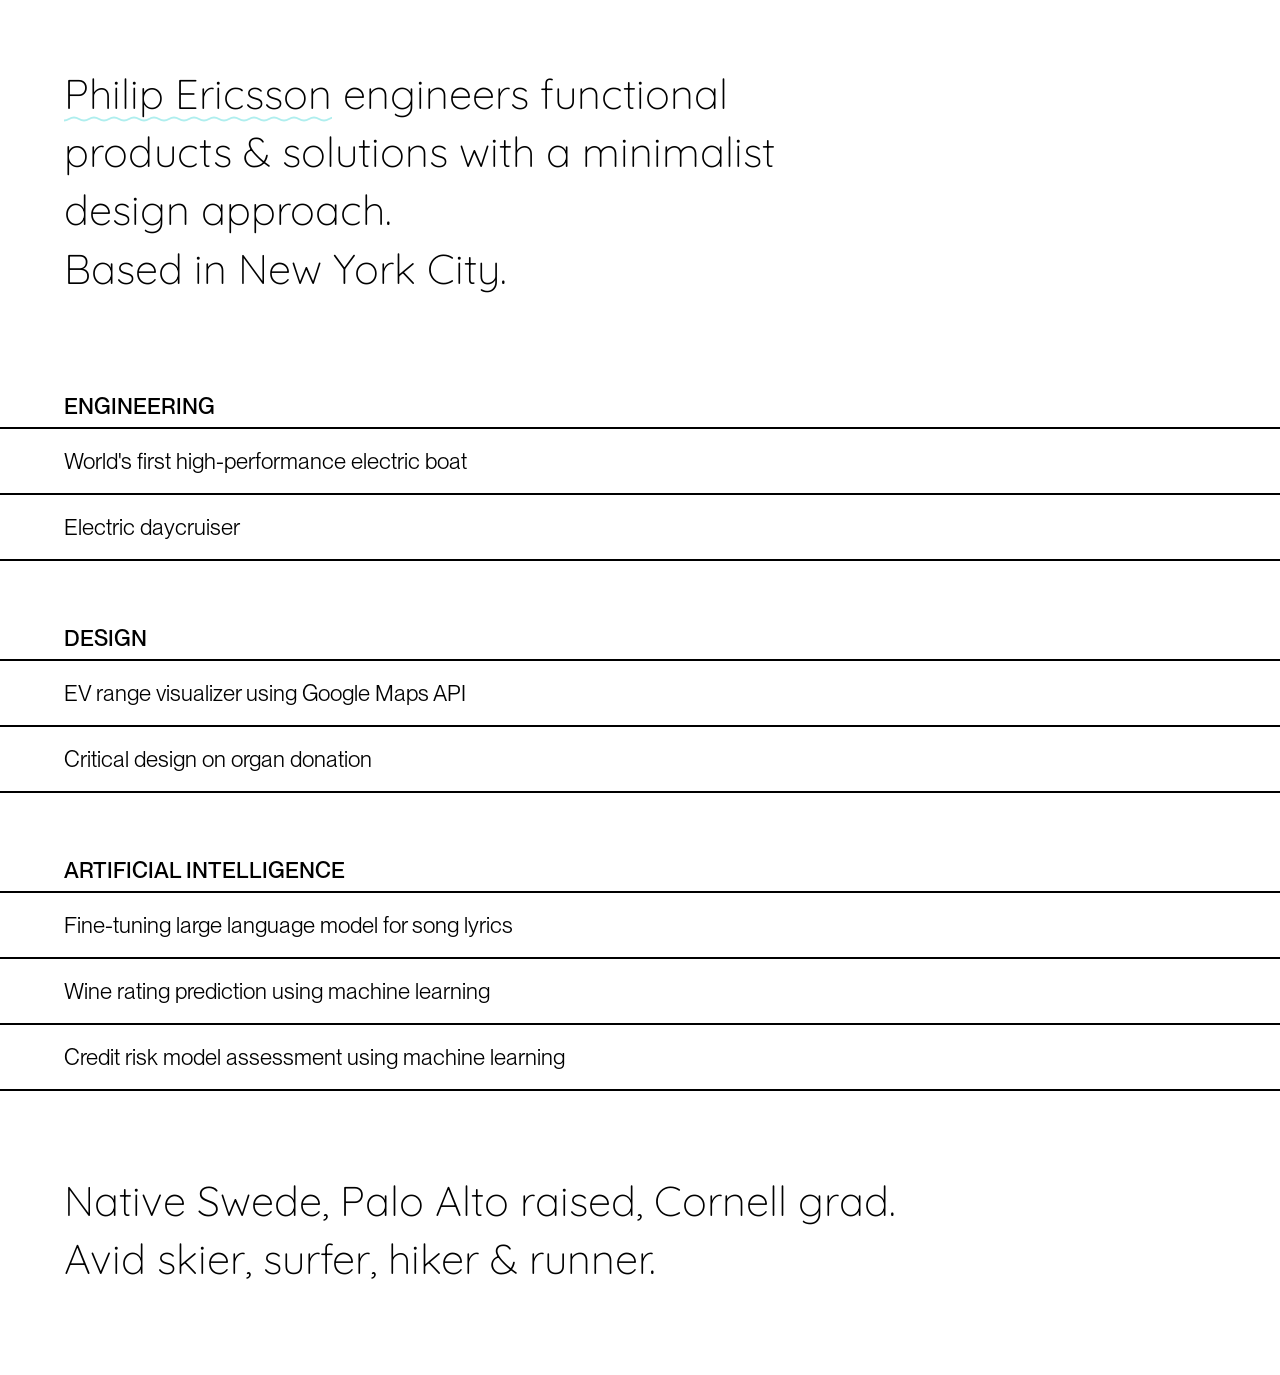
==== commit 7045ec28: "Fix broken Cornell links, duplicate IDs, and stale asset cleanup - Fix malformed CORNELL UNIVERSITY " ====
--- a/index.html
+++ b/index.html
@@ -6,7 +6,7 @@
     <meta name="viewport" content="width=device-width, initial-scale=1.0">
     <meta name="description" content="Philip Ericsson - Engineer and designer with a minimalist approach based in New York City">
     <link rel="icon" type="image/x-icon" href="/summit.ico">
-    <link rel="stylesheet" href="css/main.css?v=20250402181740">
+    <link rel="stylesheet" href="css/main.css?v=20260820150731">
     <title>Philip Ericsson</title>
 </head>
 <body>
@@ -18,7 +18,7 @@
 
     <main>
     <div class="select-projects">
-      <h2 id="select_projects">ENGINEERING</h2>
+      <h2 class="category-heading">ENGINEERING</h2>
     </div>
     <div class="line"></div>
     
@@ -43,7 +43,7 @@
     <div class="line"></div>
 
     <div class="select-projects">
-      <h2 id="select_projects">DESIGN</h2>
+      <h2 class="category-heading">DESIGN</h2>
     </div>
     <div class="line"></div>
 
@@ -68,7 +68,7 @@
     <div class="line"></div>
 
     <div class="select-projects">
-      <h2 id="select_projects">ARTIFICIAL INTELLIGENCE</h2>
+      <h2 class="category-heading">ARTIFICIAL INTELLIGENCE</h2>
     </div>
     <div class="line"></div>
       
@@ -96,7 +96,7 @@
       <div class="project-row">
         <p id="creditrisk-title" class="project-title">Credit risk model assessment using machine learning</p>
         <div class="image-container">
-          <img class="project-image" src="images/redpsa.jpg" alt="Purple bubbles" loading="lazy">
+          <img class="project-image" src="images/redpsa.jpg" alt="Red abstract" loading="lazy">
         </div>
       </div>
     </a>
@@ -110,12 +110,12 @@
     </div> -->
 
     <!-- <div class="select-projects">
-      <p id="select_projects">PROTOTYPING</p>
+      <p class="category-heading">PROTOTYPING</p>
     </div> -->
     </main>
 
     <footer class="intro-container">
-      <p id="second_paragraph">Native Swede, Palo Alto raised, Cornell grad. <br>Avid skier, surfer, hiker & runner.</p>
+      <p class="body-paragraph">Native Swede, Palo Alto raised, Cornell grad. <br>Avid skier, surfer, hiker & runner.</p>
     </footer>
 
 </body>
